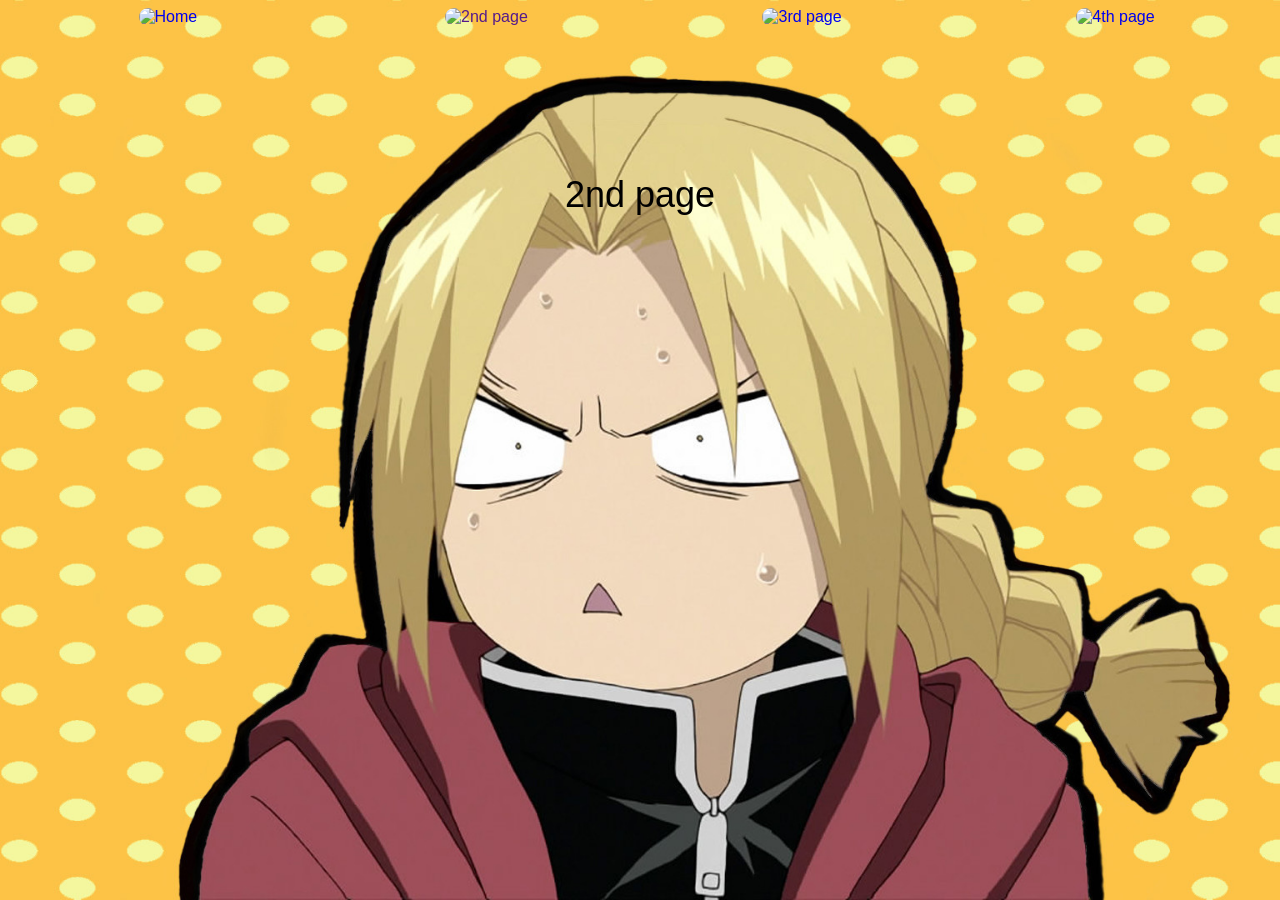
==== 2nd/index.html @ 5948c0ae "4" ====
<!DOCTYPE html>

<head>
    <meta charset="UTF-8">
    <title>Greatest page ever</title>
    <link rel="stylesheet" type="text/css" href="../main.css">

</head>

<body>

<div class="nav">
    <ul class="menu">
      <li>
        <div id="home">
          <a href="../"> <img class="roundrect" src="http://i.imgur.com/RB8YOzw.png" height="85" width="85" alt="Home">
          <p class="imgD">Home</p>
          </a>
        </div>
      </li>

      <li>
        <div id="2nd">
          <a href=""> <img class="roundrect" src="http://i.imgur.com/EKWaTxj.png" height="85" width="85" alt="2nd page">
          <p class="imgD">2nd p</p>
          </a>
        </div>
      </li>

      <li>
        <div id="3rd">
          <a href="../3rd"> <img class="roundrect" src="http://i.imgur.com/oOyw7a8.jpg?1" height="85" width="85" alt="3rd page">
          <p class="imgD">3rd p</p>
          </a>
        </div>
      </li>

      <li>
        <div id="4th">
          <a href="../4th"> <img class="roundrect" src="http://i.imgur.com/PPAUUCL.jpg" height="85" width="85" alt="4th page">
          <p class="imgD">4th p</p>
          </a>
        </div>
      </li>
    </ul>
</div>

<p><br>2nd page</p>

</body>
---- main.css ----
body{
    text-align:center;
    background:url("backg.jpg");
    background-size:cover;
    background-position:center center;
    background-repeat:no-repeat;
    background-attachment:fixed;

    color:black;
    font-family:Helvetica;
}

h1{
    text-align:left;
}

p{
    font-size:36px;
}

input{
    border:0;
    padding:12px;
    font-size:18px;
}

input[type="submit"]{
    background:CC0000;
    color:black;
}
.roundrect{
    border-radius: 50px;
}

ul {
 list-style: none;
}

.page .nav {
    text-align:left;
}

ul {
    list-style: none;
    padding: 0;
    margin: 0;
}

.menu {
    display: flex;
    justify-content: space-around;
}

img{
    border-style: none;
}
a {
    text-decoration: none;
}

.roundrect:hover{
    opacity:0.4
}

#home {
  position: relative;
  height: 85px;
  width: 85px;
}

#2nd {
  position: relative;
  height: 85px;
  width: 85px;
}

#3rd {
  position: relative;
  height: 85px;
  width: 85px;
}

#4th {
  position: relative;
  height: 85px;
  width: 85px;
}

.imgD {
  z-index:-1;
  position: relative;
  bottom: 79px;
  left: 3px;
  font-weight:bold;
  font-size:22px;
}
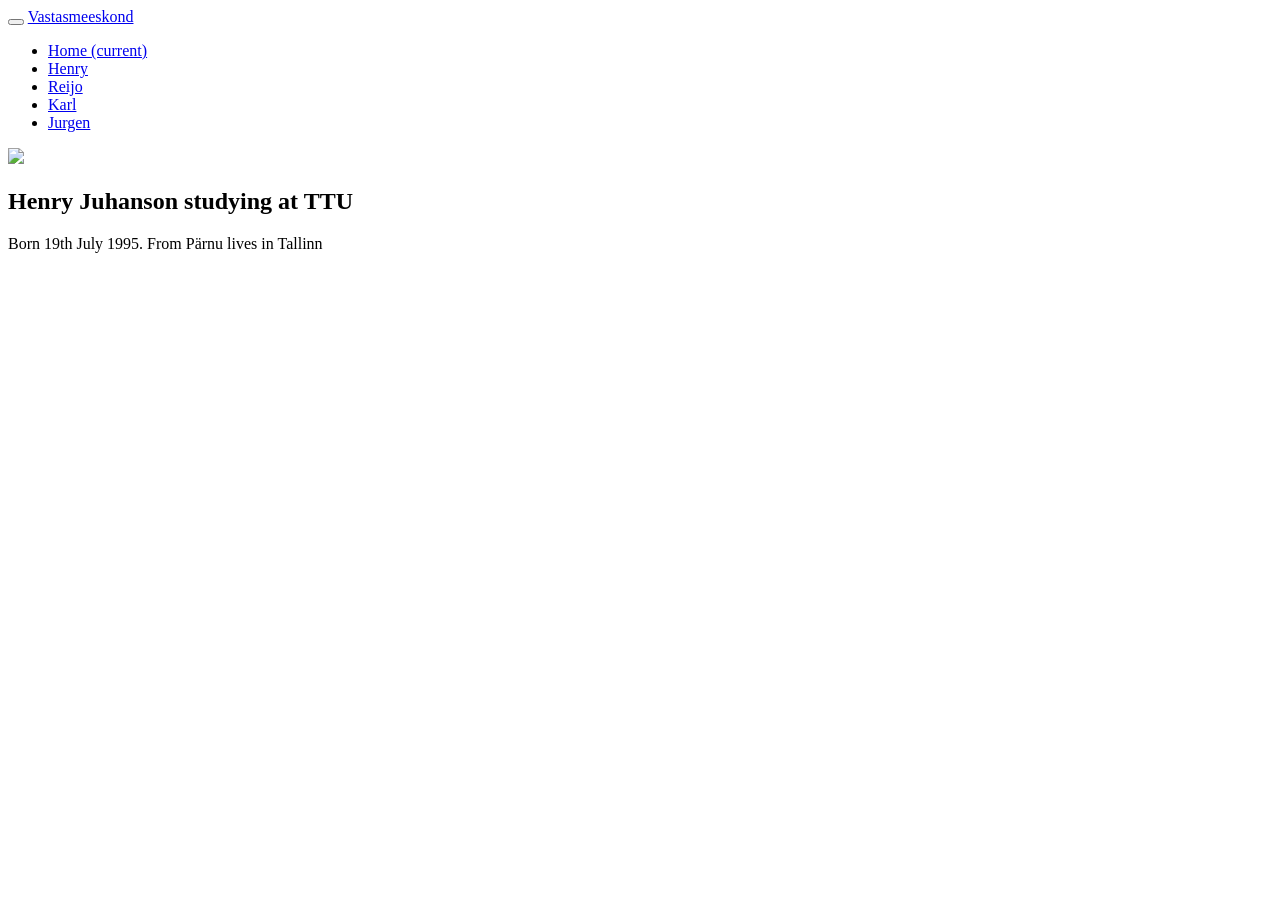
==== commit 72aebfef: "engi" ====
--- a/2nd/index.html
+++ b/2nd/index.html
@@ -1,50 +1,63 @@
+
 <!DOCTYPE html>
+<html lang="en">
+    <head>
+        <meta charset="utf-8">
+        <title>PotatoBox2.0 - the future of growing</title>
+        <meta name="description" content="PotatoBox2.0 - the future of growing" />
+        <meta name="viewport" content="width=device-width, initial-scale=1.0">
+        <link rel="shortcut icon" type="image/png" href="/img/favicon.png"/>
+        <!--Bootstrap 4-->
+        <link rel="stylesheet" href="http://potatobox.veeb.eu/css/bootstrap.min.css">
+        <link rel="stylesheet" href="https://cdnjs.cloudflare.com/ajax/libs/animate.css/3.5.2/animate.min.css">
+        <!--icons-->
+        <link rel="stylesheet" href="https://code.ionicframework.com/ionicons/2.0.1/css/ionicons.min.css" />
+    </head>
+    <body>
+        <!--header-->
+        <nav class="navbar navbar-expand-md navbar-dark fixed-top sticky-navigation">
+            <button class="navbar-toggler navbar-toggler-right" type="button" data-toggle="collapse" data-target="#navbarCollapse" aria-controls="navbarCollapse" aria-expanded="false" aria-label="Toggle navigation">
+                <span class="ion-grid icon-sm"></span>
+            </button>
+            <a class="navbar-brand hero-heading" href="#">Vastasmeeskond</a>
+            <div class="collapse navbar-collapse" id="navbarCollapse">
+                <ul class="navbar-nav ml-auto">
+                    <li class="nav-item mr-3">
+                        <a class="nav-link page-scroll" href="../">Home <span class="sr-only">(current)</span></a>
+                    </li>
+                    <li class="nav-item mr-3">
+                        <a class="nav-link page-scroll" href="../2nd">Henry</a>
+                    </li>
+                    <li class="nav-item mr-3">
+                        <a class="nav-link page-scroll" href="../3rd">Reijo</a>
+                    </li>
+                    <li class="nav-item mr-3">
+                        <a class="nav-link page-scroll" href="../4th">Karl</a>
+                    </li>
+                    <li class="nav-item mr-3">
+                        <a class="nav-link page-scroll" href="../5th">Jurgen</a>
+                    </li>
+                    <!--li class="nav-item mr-3">
+                        <a class="nav-link page-scroll" href="#contact">Contact</a>
+                    </li>-->
+                </ul>
+            </div>
+        </nav>
 
-<head>
-    <meta charset="UTF-8">
-    <title>Greatest page ever</title>
-    <link rel="stylesheet" type="text/css" href="../main.css">
-
-</head>
-
-<body>
-
-<div class="nav">
-    <ul class="menu">
-      <li>
-        <div id="home">
-          <a href="../"> <img class="roundrect" src="http://i.imgur.com/RB8YOzw.png" height="85" width="85" alt="Home">
-          <p class="imgD">Home</p>
-          </a>
-        </div>
-      </li>
-
-      <li>
-        <div id="2nd">
-          <a href=""> <img class="roundrect" src="http://i.imgur.com/EKWaTxj.png" height="85" width="85" alt="2nd page">
-          <p class="imgD">2nd p</p>
-          </a>
-        </div>
-      </li>
-
-      <li>
-        <div id="3rd">
-          <a href="../3rd"> <img class="roundrect" src="http://i.imgur.com/oOyw7a8.jpg?1" height="85" width="85" alt="3rd page">
-          <p class="imgD">3rd p</p>
-          </a>
-        </div>
-      </li>
-
-      <li>
-        <div id="4th">
-          <a href="../4th"> <img class="roundrect" src="http://i.imgur.com/PPAUUCL.jpg" height="85" width="85" alt="4th page">
-          <p class="imgD">4th p</p>
-          </a>
-        </div>
-      </li>
-    </ul>
-</div>
-
-<p><br>2nd page</p>
-
-</body>
+        <!--main section-->
+        <section class="bg-texture hero" id="main">
+            <div class="container">
+                <div class="row d-md-flex brand">
+                    <div class="col-md-6 hidden-sm-down wow fadeIn">
+                        <img class="img-fluid mx-auto d-block" src="../henryPIC.jpg"/>
+                    </div>
+                    <div class="col-md-6 col-sm-12 text-white wow fadeIn">
+                        <h2 class="pt-4">Henry Juhanson <b class="text-primary-light"> studying  at </b> TTU</h2>
+                        <p class="mt-5">
+                            Born 19th July 1995. From Pärnu lives in Tallinn
+                        </p>
+                    </div>
+                </div>
+            </div>
+        </section>
+</html>
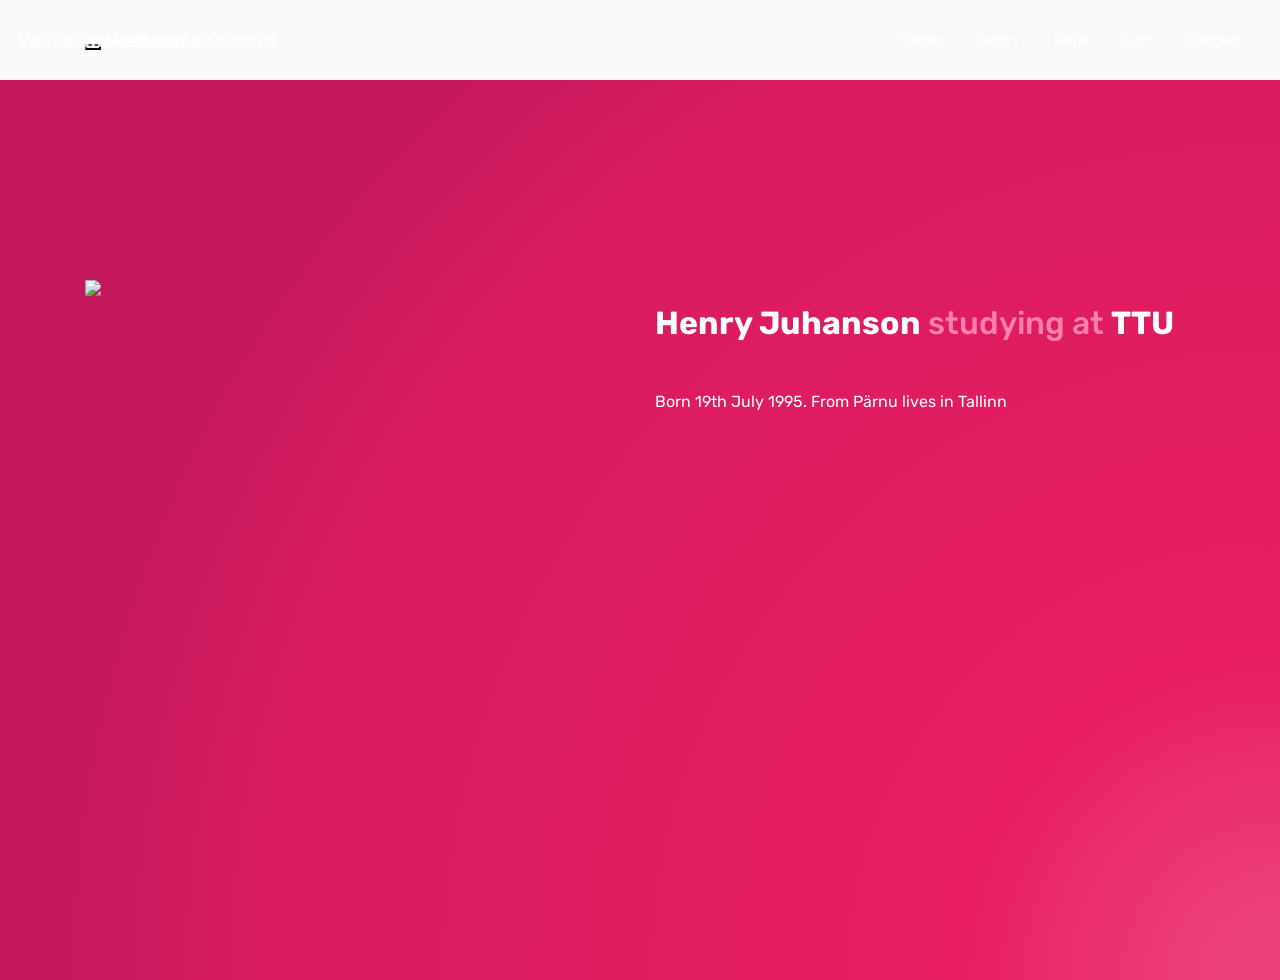
==== commit faac6b0f: "upgrade" ====
--- a/2nd/index.html
+++ b/2nd/index.html
@@ -3,17 +3,40 @@
 <html lang="en">
     <head>
         <meta charset="utf-8">
-        <title>PotatoBox2.0 - the future of growing</title>
-        <meta name="description" content="PotatoBox2.0 - the future of growing" />
+        <title>Henry</title>
+        <meta name="description" content="Henry - The great big potato" />
         <meta name="viewport" content="width=device-width, initial-scale=1.0">
-        <link rel="shortcut icon" type="image/png" href="/img/favicon.png"/>
+
         <!--Bootstrap 4-->
-        <link rel="stylesheet" href="http://potatobox.veeb.eu/css/bootstrap.min.css">
-        <link rel="stylesheet" href="https://cdnjs.cloudflare.com/ajax/libs/animate.css/3.5.2/animate.min.css">
+        <link rel="stylesheet" href="../2nd/bootstrap.min.css">
+       <!-- <link rel="stylesheet" href="https://cdnjs.cloudflare.com/ajax/libs/animate.css/3.5.2/animate.min.css">-->
         <!--icons-->
         <link rel="stylesheet" href="https://code.ionicframework.com/ionicons/2.0.1/css/ionicons.min.css" />
     </head>
     <body>
+
+
+        <nav class="navbar navbar-default navbar-fixed-top">
+  <div class="container">
+    <div class="navbar-header">
+      <button type="button" class="navbar-toggle" data-toggle="collapse" data-target="#myNavbar">
+        <span class="icon-bar"></span>
+        <span class="icon-bar"></span>
+        <span class="icon-bar"></span>                        
+      </button>
+      <a class="navbar-brand" href="#myPage">Vastasmeeskond</a>
+    </div>
+    <div class="collapse navbar-collapse" id="myNavbar">
+      <ul class="nav navbar-nav navbar-right">
+        <li><a href="./">Home</a></li>
+        <li><a href="./2nd">Henry</a></li>
+        <li><a href="./3rd">Reijo</a></li>
+        <li><a href="./4th">Karl</a></li>
+        <li><a href="./5th">Jürgen</a></li>
+      </ul>
+    </div>
+  </div>
+</nav>
         <!--header-->
         <nav class="navbar navbar-expand-md navbar-dark fixed-top sticky-navigation">
             <button class="navbar-toggler navbar-toggler-right" type="button" data-toggle="collapse" data-target="#navbarCollapse" aria-controls="navbarCollapse" aria-expanded="false" aria-label="Toggle navigation">
@@ -49,7 +72,7 @@
             <div class="container">
                 <div class="row d-md-flex brand">
                     <div class="col-md-6 hidden-sm-down wow fadeIn">
-                        <img class="img-fluid mx-auto d-block" src="../henryPIC.jpg"/>
+                        <img class="img-fluid mx-auto d-block" src="https://imgur.com/WJDJpl4.png"/>
                     </div>
                     <div class="col-md-6 col-sm-12 text-white wow fadeIn">
                         <h2 class="pt-4">Henry Juhanson <b class="text-primary-light"> studying  at </b> TTU</h2>
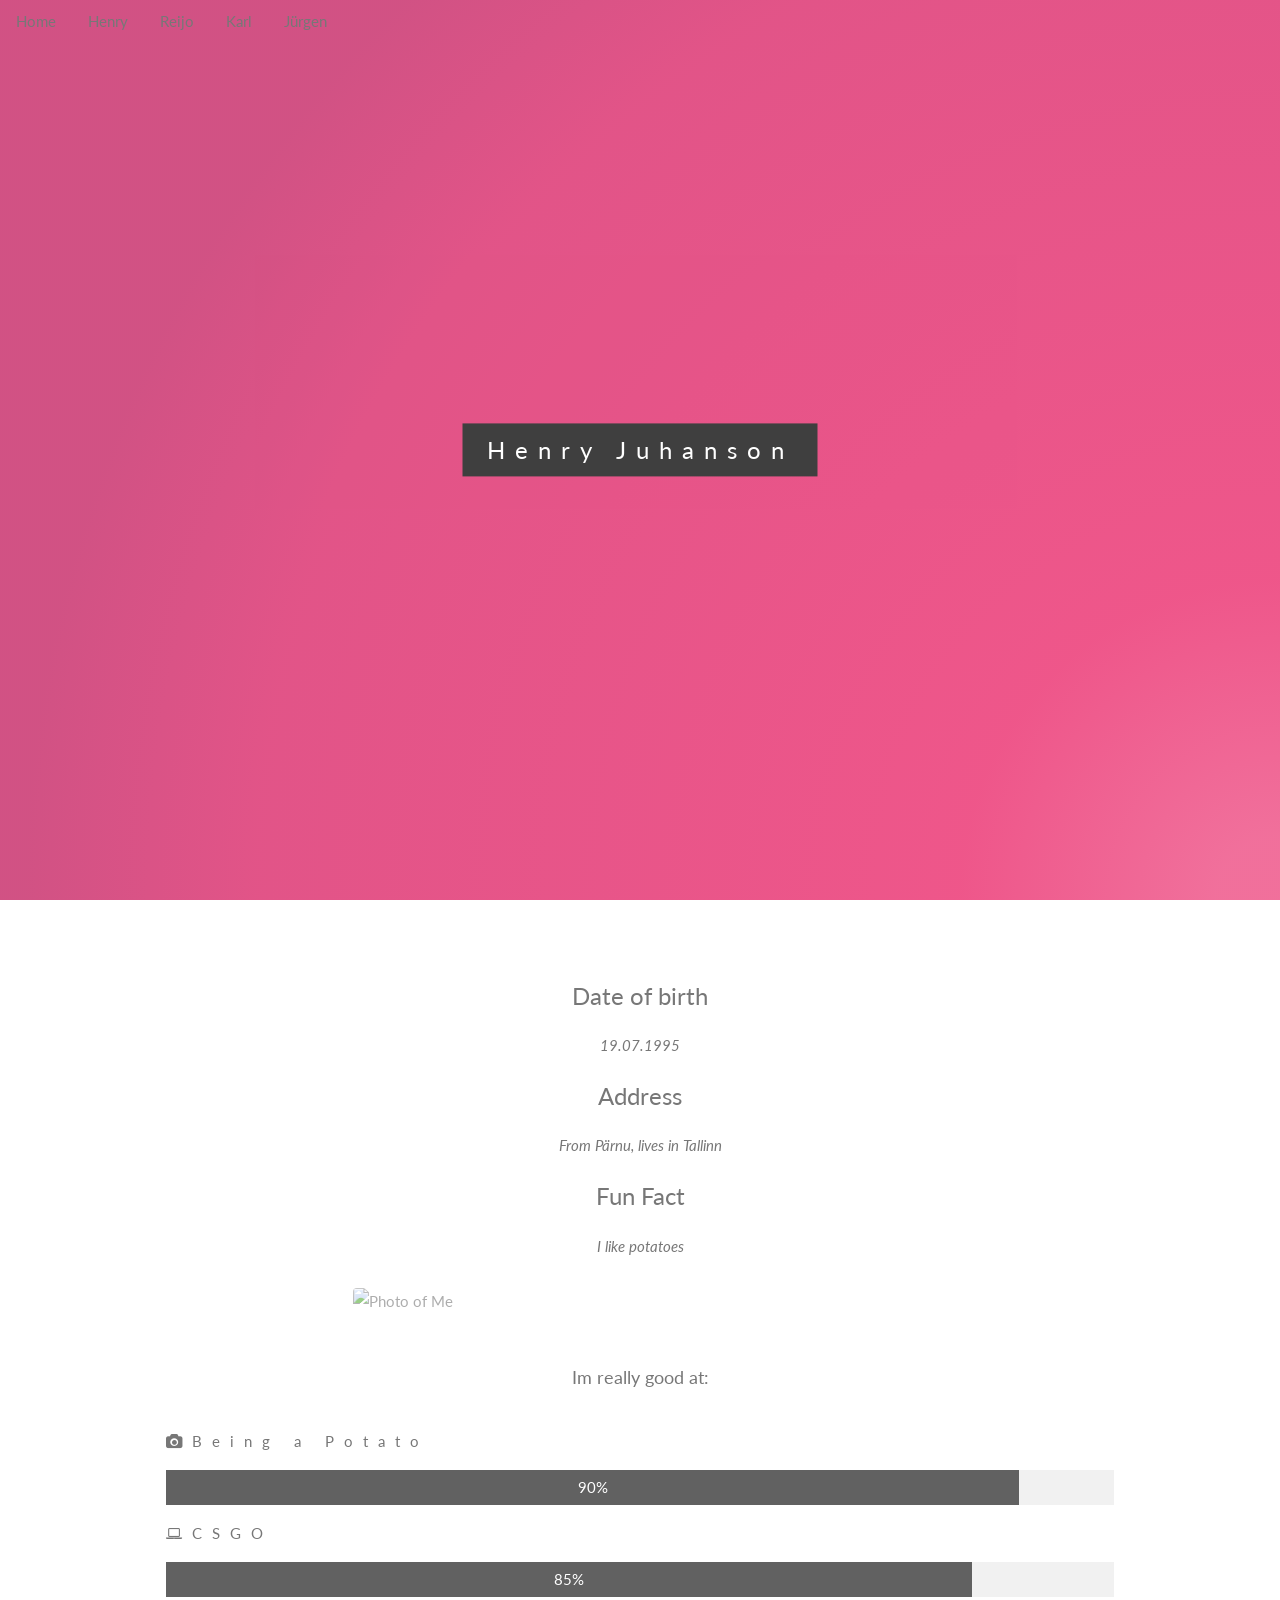
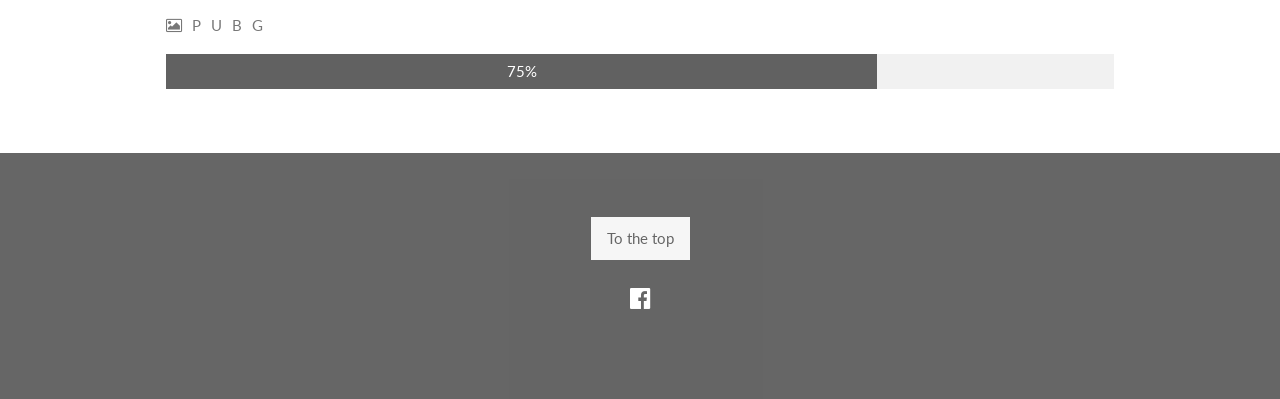
==== commit 75774552: "major changes" ====
--- a/2nd/index.html
+++ b/2nd/index.html
@@ -1,86 +1,175 @@
+<!DOCTYPE html>
+<html>
+<title>W3.CSS Template</title>
+<meta charset="UTF-8">
+<meta name="viewport" content="width=device-width, initial-scale=1">
+<link rel="stylesheet" href="https://www.w3schools.com/w3css/4/w3.css">
+<link rel="stylesheet" href="https://fonts.googleapis.com/css?family=Lato">
+<link rel="stylesheet" href="https://cdnjs.cloudflare.com/ajax/libs/font-awesome/4.7.0/css/font-awesome.min.css">
+<style>
+body,h1,h2,h3,h4,h5,h6 {font-family: "Lato", sans-serif;}
+body, html {
+    height: 100%;
+    color: #777;
+    line-height: 1.8;
+}
 
-<!DOCTYPE html>
-<html lang="en">
-    <head>
-        <meta charset="utf-8">
-        <title>Henry</title>
-        <meta name="description" content="Henry - The great big potato" />
-        <meta name="viewport" content="width=device-width, initial-scale=1.0">
+/* Create a Parallax Effect */
+.bgimg-1, .bgimg-2, .bgimg-3 {
+    background-color:#e91e63;
+    background-attachment: fixed;
+    background-position: center;
+    background-repeat: no-repeat;
+    background-size: cover;
+}
 
-        <!--Bootstrap 4-->
-        <link rel="stylesheet" href="../2nd/bootstrap.min.css">
-       <!-- <link rel="stylesheet" href="https://cdnjs.cloudflare.com/ajax/libs/animate.css/3.5.2/animate.min.css">-->
-        <!--icons-->
-        <link rel="stylesheet" href="https://code.ionicframework.com/ionicons/2.0.1/css/ionicons.min.css" />
-    </head>
-    <body>
+/* First image (Logo. Full height) */
+.bgimg-1 {
+    background: transparent radial-gradient(circle farthest-side at right bottom,#ec407a 5%,#e91e63 25%,#d81b60 80%,#c2185b 98%) repeat scroll 0 0;
+   
+    min-height: 100%;
+}
+
+/* Second image (Portfolio) */
+.bgimg-2 {
+    background: transparent radial-gradient(circle farthest-side at right bottom,#ec407a 5%,#e91e63 25%,#d81b60 80%,#c2185b 98%) repeat scroll 0 0;
+   
+    min-height: 400px;
+}
+
+/* Third image (Contact) */
+.bgimg-3 {
+    background: transparent radial-gradient(circle farthest-side at right bottom,#ec407a 5%,#e91e63 25%,#d81b60 80%,#c2185b 98%) repeat scroll 0 0;
+    
+    min-height: 400px;
+}
+
+.w3-wide {letter-spacing: 10px;}
+.w3-hover-opacity {cursor: pointer;}
+
+/* Turn off parallax scrolling for tablets and phones */
+@media only screen and (max-device-width: 1024px) {
+    .bgimg-1, .bgimg-2, .bgimg-3 {
+        background-attachment: scroll;
+    }
+}
+</style>
+<body>
+
+<!-- Navbar (sit on top) -->
+<div class="w3-top">
+  <div class="w3-bar" id="myNavbar">
+    <a class="w3-bar-item w3-button w3-hover-black w3-hide-medium w3-hide-large w3-right" href="javascript:void(0);" onclick="toggleFunction()" title="Toggle Navigation Menu">
+      <i class="fa fa-bars"></i>
+    </a>
+    <a href="./" class="w3-bar-item w3-button w3-hide-small">Home</a>
+    <a href="../2nd" class="w3-bar-item w3-button w3-hide-small">Henry</a>
+    <a href="../3rd" class="w3-bar-item w3-button w3-hide-small">Reijo</a>
+    <a href="../4th" class="w3-bar-item w3-button w3-hide-small">Karl</a>
+    <a href="../5th" class="w3-bar-item w3-button w3-hide-small">Jürgen</a>
+  </div>
+
+  <!-- Navbar on small screens -->
+  <div id="navDemo" class="w3-bar-block w3-white w3-hide w3-hide-large w3-hide-medium">
+    <a href="./" class="w3-bar-item w3-button" onclick="toggleFunction()">Home</a>
+    <a href="../2nd" class="w3-bar-item w3-button" onclick="toggleFunction()">Henry</a>
+    <a href="../3rd" class="w3-bar-item w3-button" onclick="toggleFunction()">Reijo</a>
+    <a href="../4th" class="w3-bar-item w3-button" onclick="toggleFunction()">Karl</a>
+    <a href="../5th" class="w3-bar-item w3-button" onclick="toggleFunction()">Jürgen</a>
+  </div>
+</div>
+
+<!-- First Parallax Image with Logo Text -->
+<div class="bgimg-1 w3-display-container w3-opacity-min" id="home">
+  <div class="w3-display-middle" style="white-space:nowrap;">
+    <span class="w3-center w3-padding-large w3-black w3-xlarge w3-wide w3-animate-opacity">Henry Juhanson</span>
+  </div>
+</div>
+
+<!-- Container (About Section) -->
+<div class="w3-content w3-container w3-padding-64" id="about">
+  <h3 class="w3-center">Date of birth</h3>
+  <p class="w3-center"><em>19.07.1995</em></p>
+  <h3 class="w3-center">Address</h3>
+  <p class="w3-center"><em>From Pärnu, lives in Tallinn</em></p>
+  <h3 class="w3-center">Fun Fact</h3>
+  <p class="w3-center"><em>I like potatoes</em></p>
+  <div class="w3-row">
+    <div class="w3-col m6 w3-center w3-padding-large">
+      <img src="../henryPIC.jpg" class="w3-round w3-image w3-opacity w3-hover-opacity-off" alt="Photo of Me" width="500" height="333">
+    </div>
+
+    <!-- Hide this text on small devices -->
+    
+  </div>
+  <p class="w3-large w3-center w3-padding-16">Im really good at:</p>
+  <p class="w3-wide"><i class="fa fa-camera"></i>Being a Potato</p>
+  <div class="w3-light-grey">
+    <div class="w3-container w3-padding-small w3-dark-grey w3-center" style="width:90%">90%</div>
+  </div>
+  <p class="w3-wide"><i class="fa fa-laptop"></i>CSGO</p>
+  <div class="w3-light-grey">
+    <div class="w3-container w3-padding-small w3-dark-grey w3-center" style="width:85%">85%</div>
+  </div>
+  <p class="w3-wide"><i class="fa fa-photo"></i>PUBG</p>
+  <div class="w3-light-grey">
+    <div class="w3-container w3-padding-small w3-dark-grey w3-center" style="width:75%">75%</div>
+  </div>
+</div>
+
+<!-- Modal for full size images on click-->
+<div id="modal01" class="w3-modal w3-black" onclick="this.style.display='none'">
+  <span class="w3-button w3-large w3-black w3-display-topright" title="Close Modal Image"><i class="fa fa-remove"></i></span>
+  <div class="w3-modal-content w3-animate-zoom w3-center w3-transparent w3-padding-64">
+    <img id="img01" class="w3-image">
+    <p id="caption" class="w3-opacity w3-large"></p>
+  </div>
+</div>
+
+<!-- Footer -->
+<footer class="w3-center w3-black w3-padding-64 w3-opacity w3-hover-opacity-off">
+  <a href="#home" class="w3-button w3-light-grey">To the top</a>
+  <div class="w3-xlarge w3-section">
+    <i class="fa fa-facebook-official w3-hover-opacity"></i>
+  </div>
+  
+</footer>
+ 
+
+<script>
 
 
-        <nav class="navbar navbar-default navbar-fixed-top">
-  <div class="container">
-    <div class="navbar-header">
-      <button type="button" class="navbar-toggle" data-toggle="collapse" data-target="#myNavbar">
-        <span class="icon-bar"></span>
-        <span class="icon-bar"></span>
-        <span class="icon-bar"></span>                        
-      </button>
-      <a class="navbar-brand" href="#myPage">Vastasmeeskond</a>
-    </div>
-    <div class="collapse navbar-collapse" id="myNavbar">
-      <ul class="nav navbar-nav navbar-right">
-        <li><a href="./">Home</a></li>
-        <li><a href="./2nd">Henry</a></li>
-        <li><a href="./3rd">Reijo</a></li>
-        <li><a href="./4th">Karl</a></li>
-        <li><a href="./5th">Jürgen</a></li>
-      </ul>
-    </div>
-  </div>
-</nav>
-        <!--header-->
-        <nav class="navbar navbar-expand-md navbar-dark fixed-top sticky-navigation">
-            <button class="navbar-toggler navbar-toggler-right" type="button" data-toggle="collapse" data-target="#navbarCollapse" aria-controls="navbarCollapse" aria-expanded="false" aria-label="Toggle navigation">
-                <span class="ion-grid icon-sm"></span>
-            </button>
-            <a class="navbar-brand hero-heading" href="#">Vastasmeeskond</a>
-            <div class="collapse navbar-collapse" id="navbarCollapse">
-                <ul class="navbar-nav ml-auto">
-                    <li class="nav-item mr-3">
-                        <a class="nav-link page-scroll" href="../">Home <span class="sr-only">(current)</span></a>
-                    </li>
-                    <li class="nav-item mr-3">
-                        <a class="nav-link page-scroll" href="../2nd">Henry</a>
-                    </li>
-                    <li class="nav-item mr-3">
-                        <a class="nav-link page-scroll" href="../3rd">Reijo</a>
-                    </li>
-                    <li class="nav-item mr-3">
-                        <a class="nav-link page-scroll" href="../4th">Karl</a>
-                    </li>
-                    <li class="nav-item mr-3">
-                        <a class="nav-link page-scroll" href="../5th">Jurgen</a>
-                    </li>
-                    <!--li class="nav-item mr-3">
-                        <a class="nav-link page-scroll" href="#contact">Contact</a>
-                    </li>-->
-                </ul>
-            </div>
-        </nav>
+// Modal Image Gallery
+function onClick(element) {
+  document.getElementById("img01").src = element.src;
+  document.getElementById("modal01").style.display = "block";
+  var captionText = document.getElementById("caption");
+  captionText.innerHTML = element.alt;
+}
 
-        <!--main section-->
-        <section class="bg-texture hero" id="main">
-            <div class="container">
-                <div class="row d-md-flex brand">
-                    <div class="col-md-6 hidden-sm-down wow fadeIn">
-                        <img class="img-fluid mx-auto d-block" src="https://imgur.com/WJDJpl4.png"/>
-                    </div>
-                    <div class="col-md-6 col-sm-12 text-white wow fadeIn">
-                        <h2 class="pt-4">Henry Juhanson <b class="text-primary-light"> studying  at </b> TTU</h2>
-                        <p class="mt-5">
-                            Born 19th July 1995. From Pärnu lives in Tallinn
-                        </p>
-                    </div>
-                </div>
-            </div>
-        </section>
-</html>
+// Change style of navbar on scroll
+window.onscroll = function() {myFunction()};
+function myFunction() {
+    var navbar = document.getElementById("myNavbar");
+    if (document.body.scrollTop > 100 || document.documentElement.scrollTop > 100) {
+        navbar.className = "w3-bar" + " w3-card" + " w3-animate-top" + " w3-white";
+    } else {
+        navbar.className = navbar.className.replace(" w3-card w3-animate-top w3-white", "");
+    }
+}
+
+// Used to toggle the menu on small screens when clicking on the menu button
+function toggleFunction() {
+    var x = document.getElementById("navDemo");
+    if (x.className.indexOf("w3-show") == -1) {
+        x.className += " w3-show";
+    } else {
+        x.className = x.className.replace(" w3-show", "");
+    }
+}
+</script>
+
+
+
+</body>
+</html>
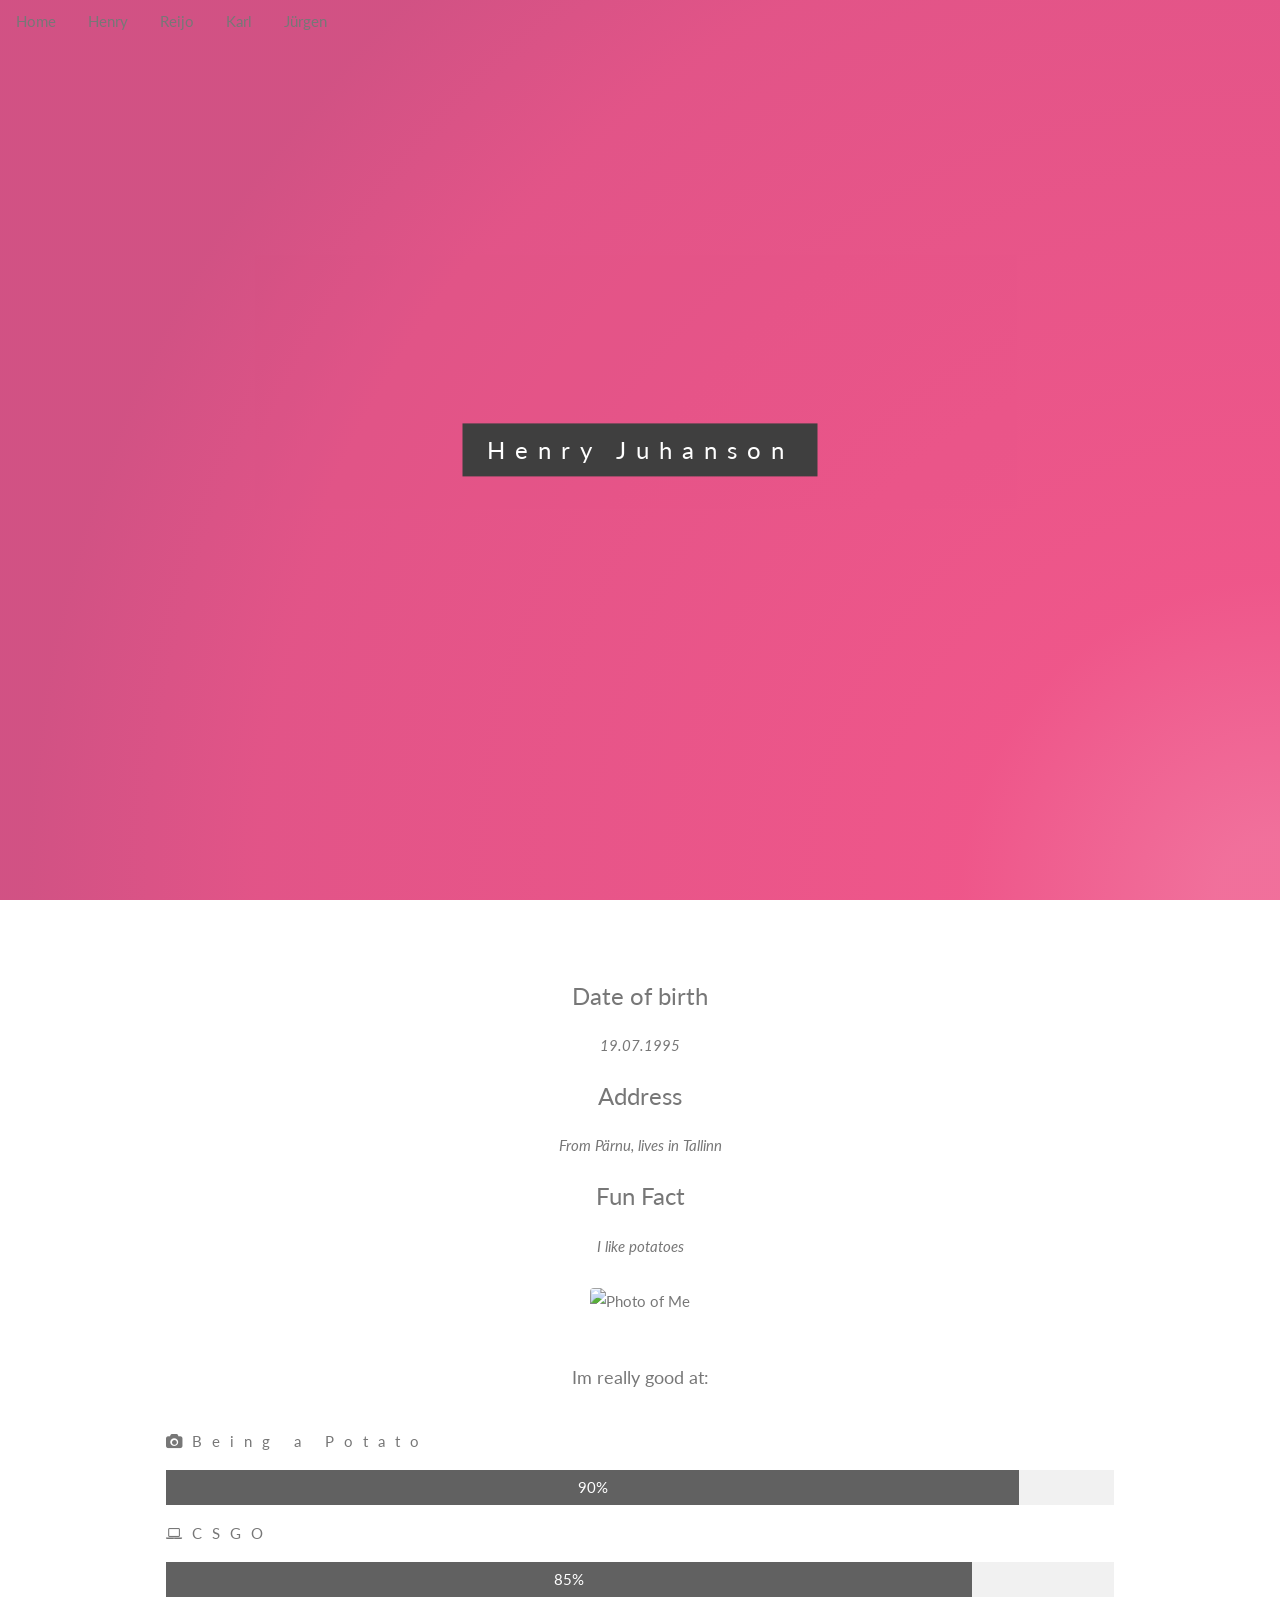
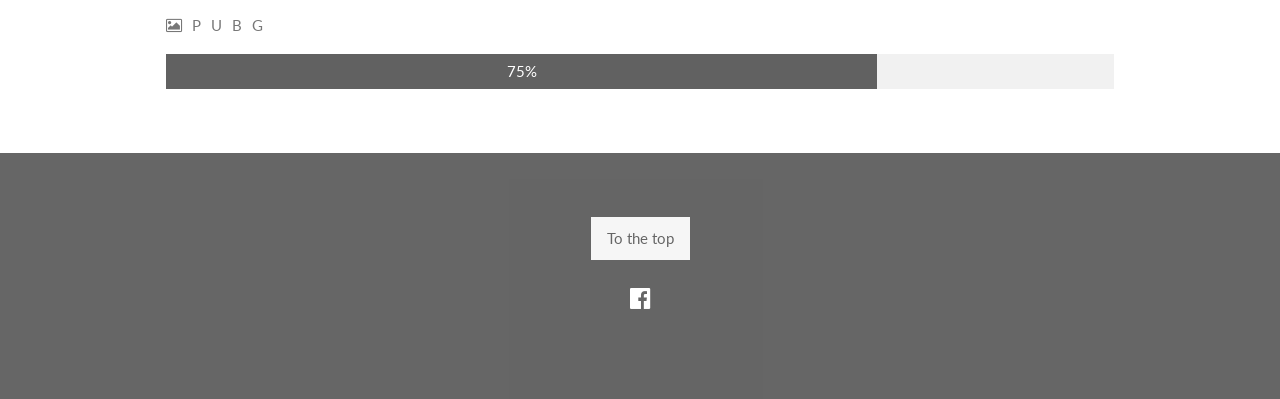
==== commit 8b3378c8: "fix henry pic" ====
--- a/2nd/index.html
+++ b/2nd/index.html
@@ -95,8 +95,8 @@
   <h3 class="w3-center">Fun Fact</h3>
   <p class="w3-center"><em>I like potatoes</em></p>
   <div class="w3-row">
-    <div class="w3-col m6 w3-center w3-padding-large">
-      <img src="../henryPIC.jpg" class="w3-round w3-image w3-opacity w3-hover-opacity-off" alt="Photo of Me" width="500" height="333">
+    <div class="w3-col m16 w3-center w3-padding-large">
+      <img src="https://i.imgur.com/nchWEz5.jpg" class="w3-round w3-image w3-opacity-off w3-hover-opacity-off" alt="Photo of Me" width="500" height="333">
     </div>
 
     <!-- Hide this text on small devices -->
